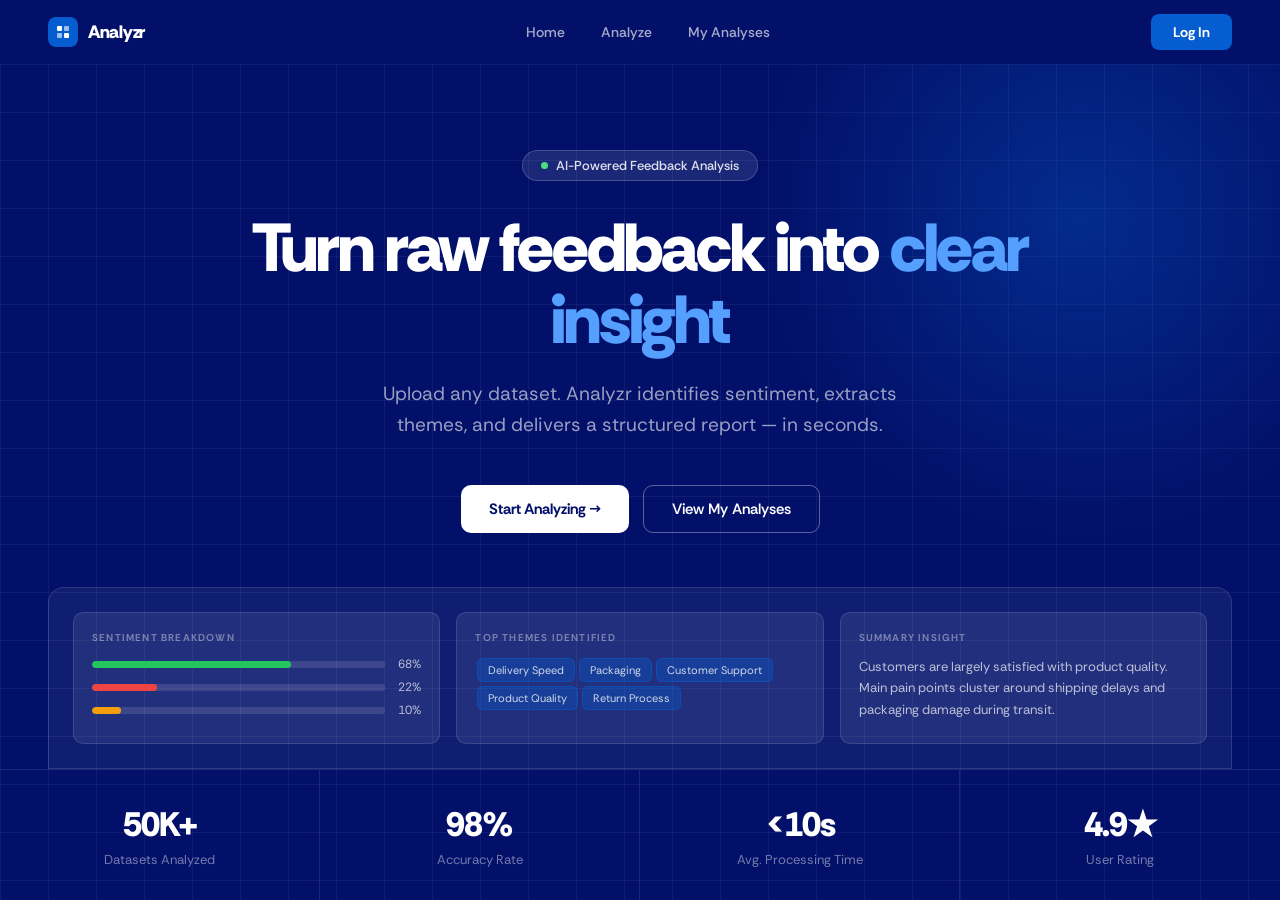
==== frontend/index.html @ bf724623 "Updated project structure and README with run Instructions. Adjust Vercel configuration to serve fro" ====
<!DOCTYPE html>
<html lang="en">
<head>
  <meta charset="UTF-8"/>
  <meta name="viewport" content="width=device-width, initial-scale=1.0"/>
  <title>Analyzr</title>
  <link href="https://fonts.googleapis.com/css2?family=Rethink+Sans:wght@400;500;600;700;800&display=swap" rel="stylesheet"/>
  <link rel="stylesheet" href="styles.css"/>
</head>
<body>
  <div id="app">
    <div id="app-nav"></div>
    <div id="app-pages"></div>
    <div id="app-toast"></div>
  </div>

  <script src="js/config.js"></script>
  <script src="js/api.js"></script>
  <script src="js/app.js"></script>
  <script src="js/load-components.js"></script>
</body>
</html>
---- frontend/styles.css ----
*{margin:0;padding:0;box-sizing:border-box;}
:root{
  --navy:#021069;
  --blue:#055DCF;
  --white:#FFFFFF;
  --black:#000000;
  --gray-50:#F7F8FA;
  --gray-100:#EAECF0;
  --gray-200:#D0D5DD;
  --gray-400:#98A2B3;
  --gray-600:#475467;
  --gray-800:#1D2939;
}
body{font-family:'Rethink Sans',sans-serif;background:#F7F8FA;color:#1D2939;overflow-x:hidden;}

/* NAV */
nav{position:fixed;top:0;left:0;right:0;z-index:100;background:#021069;display:flex;align-items:center;justify-content:space-between;padding:0 48px;height:64px;}
.nav-logo{display:flex;align-items:center;gap:10px;color:#fff;font-size:18px;font-weight:800;letter-spacing:-0.3px;cursor:pointer;}
.nav-logo-icon{width:30px;height:30px;background:#055DCF;border-radius:8px;display:flex;align-items:center;justify-content:center;}
.nav-links{display:flex;align-items:center;gap:4px;}
.nav-link{color:rgba(255,255,255,0.65);font-size:14px;font-weight:500;padding:8px 16px;border-radius:8px;cursor:pointer;transition:all 0.18s;}
.nav-link:hover,.nav-link.active{color:#fff;background:rgba(255,255,255,0.1);}
.nav-btn{background:#055DCF;color:#fff;font-family:'Rethink Sans',sans-serif;font-size:14px;font-weight:700;padding:9px 22px;border-radius:8px;border:none;cursor:pointer;transition:background 0.18s;}
.nav-btn:hover{background:#044ab8;}

/* PAGE */
.page{display:none;padding-top:64px;min-height:100vh;}
.page.active{display:block;animation:fadeUp 0.25s ease;}
@keyframes fadeUp{from{opacity:0;transform:translateY(6px);}to{opacity:1;transform:translateY(0);}}

/* ── HERO ── */
.hero{background:#021069;min-height:calc(100vh - 64px);display:flex;flex-direction:column;position:relative;overflow:hidden;}
.hero-grid{position:absolute;inset:0;background-image:linear-gradient(rgba(255,255,255,0.05) 1px,transparent 1px),linear-gradient(90deg,rgba(255,255,255,0.05) 1px,transparent 1px);background-size:48px 48px;}
.hero-orb{position:absolute;width:700px;height:700px;border-radius:50%;background:radial-gradient(circle,rgba(5,93,207,0.35) 0%,transparent 65%);top:-200px;right:-150px;pointer-events:none;}
.hero-body{position:relative;z-index:2;display:flex;flex-direction:column;align-items:center;justify-content:center;flex:1;text-align:center;padding:80px 48px 48px;}
.hero-pill{display:inline-flex;align-items:center;gap:8px;background:rgba(255,255,255,0.1);border:1px solid rgba(255,255,255,0.18);border-radius:100px;padding:6px 18px;margin-bottom:32px;}
.hero-pill-dot{width:7px;height:7px;border-radius:50%;background:#4ADE80;}
.hero-pill span{color:rgba(255,255,255,0.85);font-size:13px;font-weight:500;}
h1.hero-title{font-size:68px;font-weight:800;color:#fff;line-height:1.05;letter-spacing:-2px;max-width:800px;margin-bottom:22px;}
h1.hero-title em{font-style:normal;color:#55A0FF;}
p.hero-sub{font-size:19px;color:rgba(255,255,255,0.6);line-height:1.65;max-width:540px;margin-bottom:44px;}
.hero-ctas{display:flex;gap:14px;}
.btn-white{background:#fff;color:#021069;font-family:'Rethink Sans',sans-serif;font-size:15px;font-weight:700;padding:13px 28px;border-radius:10px;border:none;cursor:pointer;transition:all 0.18s;}
.btn-white:hover{background:#E8F0FC;color:#021069;}
.btn-outline{background:transparent;color:#fff;font-family:'Rethink Sans',sans-serif;font-size:15px;font-weight:600;padding:13px 28px;border-radius:10px;border:1.5px solid rgba(255,255,255,0.35);cursor:pointer;transition:all 0.18s;}
.btn-outline:hover{background:rgba(255,255,255,0.08);}
.hero-preview{position:relative;z-index:2;margin:0 48px;background:rgba(255,255,255,0.06);border:1px solid rgba(255,255,255,0.12);border-radius:16px 16px 0 0;padding:24px;display:grid;grid-template-columns:1fr 1fr 1fr;gap:16px;}
.prev-card{background:rgba(255,255,255,0.08);border:1px solid rgba(255,255,255,0.12);border-radius:10px;padding:18px;}
.prev-eyebrow{font-size:10px;font-weight:700;color:rgba(255,255,255,0.4);text-transform:uppercase;letter-spacing:1.2px;margin-bottom:12px;}
.prev-bar-row{display:flex;align-items:center;gap:8px;margin-bottom:7px;}
.prev-bar-bg{flex:1;height:7px;border-radius:4px;background:rgba(255,255,255,0.12);overflow:hidden;}
.prev-bar-fill{height:100%;border-radius:4px;}
.prev-bar-label{font-size:12px;color:rgba(255,255,255,0.55);min-width:28px;text-align:right;}
.prev-chip{display:inline-block;background:rgba(5,93,207,0.35);border:1px solid rgba(5,93,207,0.5);border-radius:6px;padding:4px 10px;font-size:11px;color:rgba(255,255,255,0.8);margin:2px;}
.hero-stats{position:relative;z-index:2;display:grid;grid-template-columns:repeat(4,1fr);border-top:1px solid rgba(255,255,255,0.1);}
.hero-stat{text-align:center;padding:32px 16px;border-right:1px solid rgba(255,255,255,0.1);}
.hero-stat:last-child{border-right:none;}
.hero-stat-n{font-size:34px;font-weight:800;color:#fff;letter-spacing:-1px;}
.hero-stat-l{font-size:13px;color:rgba(255,255,255,0.45);margin-top:4px;}

/* ── LOGIN ── */
.login-wrap{min-height:calc(100vh - 64px);display:flex;align-items:center;justify-content:center;padding:40px 24px;background:#F7F8FA;}
.login-box{display:flex;width:100%;max-width:1080px;border-radius:20px;overflow:hidden;box-shadow:0 20px 64px rgba(2,16,105,0.14);}
.login-l{background:#021069;flex:1;padding:56px 48px;display:flex;flex-direction:column;justify-content:space-between;position:relative;overflow:hidden;}
.login-l-grid{position:absolute;inset:0;background-image:linear-gradient(rgba(255,255,255,0.04) 1px,transparent 1px),linear-gradient(90deg,rgba(255,255,255,0.04) 1px,transparent 1px);background-size:36px 36px;}
.login-l-inner{position:relative;z-index:1;}
.login-brand{font-size:22px;font-weight:800;color:#fff;margin-bottom:52px;}
.login-hl{font-size:42px;font-weight:800;color:#fff;line-height:1.1;letter-spacing:-1.2px;margin-bottom:16px;}
.login-hl-sub{font-size:15px;color:rgba(255,255,255,0.55);line-height:1.65;}
.login-tags{position:relative;z-index:1;display:flex;flex-wrap:wrap;gap:8px;}
.login-tag{background:rgba(255,255,255,0.1);border:1px solid rgba(255,255,255,0.18);border-radius:100px;padding:7px 16px;font-size:13px;color:rgba(255,255,255,0.8);}
.login-r{background:#fff;flex:0 0 420px;padding:56px 48px;display:flex;flex-direction:column;justify-content:center;}
.login-r-title{font-size:27px;font-weight:800;color:#021069;letter-spacing:-0.5px;margin-bottom:6px;}
.login-r-sub{font-size:14px;color:#98A2B3;margin-bottom:36px;}
.form-label{display:block;font-size:13px;font-weight:600;color:#475467;margin-bottom:5px;}
.form-input{width:100%;padding:12px 14px;border:1.5px solid #EAECF0;border-radius:9px;font-family:'Rethink Sans',sans-serif;font-size:14px;color:#1D2939;outline:none;transition:border-color 0.18s;margin-bottom:18px;}
.form-input:focus{border-color:#055DCF;}
.form-input::placeholder{color:#D0D5DD;}
.form-row{display:flex;justify-content:space-between;align-items:center;margin-bottom:5px;}
.form-forgot{font-size:12px;color:#055DCF;font-weight:600;cursor:pointer;}
.btn-navy{width:100%;background:#021069;color:#fff;font-family:'Rethink Sans',sans-serif;font-size:15px;font-weight:700;padding:13px;border-radius:9px;border:none;cursor:pointer;transition:background 0.18s;margin-top:4px;}
.btn-navy:hover{background:#000;}
.form-div{display:flex;align-items:center;gap:12px;margin:20px 0;font-size:13px;color:#D0D5DD;}
.form-div::before,.form-div::after{content:'';flex:1;height:1px;background:#EAECF0;}
.btn-google{width:100%;background:#fff;color:#475467;font-family:'Rethink Sans',sans-serif;font-size:14px;font-weight:600;padding:12px;border-radius:9px;border:1.5px solid #EAECF0;cursor:pointer;display:flex;align-items:center;justify-content:center;gap:9px;transition:all 0.18s;}
.btn-google:hover{border-color:#D0D5DD;background:#F7F8FA;}
.form-signup{text-align:center;margin-top:20px;font-size:13px;color:#98A2B3;}
.form-signup a{color:#055DCF;font-weight:700;cursor:pointer;}

/* ── UPLOAD ── */
.inner-page{padding:40px 48px;}
.ph-eyebrow{font-size:11px;font-weight:700;color:#055DCF;text-transform:uppercase;letter-spacing:1.5px;margin-bottom:6px;}
.ph-title{font-size:34px;font-weight:800;color:#021069;letter-spacing:-0.8px;margin-bottom:6px;}
.ph-sub{font-size:14px;color:#98A2B3;margin-bottom:36px;}
.upload-layout{display:grid;grid-template-columns:1fr 360px;gap:20px;}
.card{background:#fff;border:1px solid #EAECF0;border-radius:14px;padding:28px;margin-bottom:16px;}
.card-title{font-size:15px;font-weight:700;color:#021069;margin-bottom:4px;}
.card-sub{font-size:13px;color:#98A2B3;margin-bottom:20px;}
.dropzone{border:2px dashed #D0D5DD;border-radius:12px;padding:44px 24px;text-align:center;cursor:pointer;transition:all 0.18s;}
.dropzone:hover,.dropzone.dz-active{border-color:#055DCF;background:#EEF4FF;}
.dz-icon{width:48px;height:48px;background:#EEF4FF;border-radius:12px;display:flex;align-items:center;justify-content:center;margin:0 auto 14px;}
.dz-title{font-size:14px;font-weight:600;color:#1D2939;margin-bottom:5px;}
.dz-sub{font-size:13px;color:#98A2B3;}
.btn-blue{background:#055DCF;color:#fff;font-family:'Rethink Sans',sans-serif;font-size:13px;font-weight:700;padding:9px 18px;border-radius:8px;border:none;cursor:pointer;display:inline-flex;align-items:center;gap:6px;margin-top:14px;transition:background 0.18s;}
.btn-blue:hover{background:#044ab8;}
.file-prev{border:1px solid #EAECF0;border-radius:10px;padding:12px 16px;display:flex;align-items:center;gap:12px;margin-top:14px;background:#F7F8FA;}
.file-prev-icon{width:34px;height:34px;background:#EEF4FF;border-radius:8px;display:flex;align-items:center;justify-content:center;flex-shrink:0;}
.file-prev-name{font-size:14px;font-weight:600;color:#1D2939;}
.file-prev-size{font-size:12px;color:#98A2B3;}
.file-prev-rm{margin-left:auto;color:#98A2B3;cursor:pointer;font-size:20px;line-height:1;}
.sel-label{font-size:13px;font-weight:600;color:#475467;margin-bottom:6px;}
.sel{width:100%;padding:10px 13px;border:1.5px solid #EAECF0;border-radius:9px;font-family:'Rethink Sans',sans-serif;font-size:14px;color:#1D2939;background:#fff;outline:none;margin-bottom:16px;}
.sel:focus{border-color:#055DCF;}
.opt-chip{display:inline-flex;align-items:center;gap:7px;padding:10px 16px;border-radius:8px;font-size:14px;font-weight:500;cursor:pointer;margin:4px 4px 4px 0;}
.opt-chip.on{background:#EEF4FF;color:#021069;font-weight:700;}
.opt-chip.off{background:#F7F8FA;border:1px solid #EAECF0;color:#475467;}
.btn-run{width:100%;background:#021069;color:#fff;font-family:'Rethink Sans',sans-serif;font-size:16px;font-weight:700;padding:15px;border-radius:12px;border:none;cursor:pointer;display:flex;align-items:center;justify-content:center;gap:10px;transition:background 0.18s;margin-top:4px;}
.btn-run:hover{background:#000;}
.prog-label-row{display:flex;justify-content:space-between;margin-bottom:6px;}
.prog-label{font-size:13px;color:#475467;}
.prog-pct{font-size:13px;font-weight:700;color:#055DCF;}
.prog-track{background:#EAECF0;border-radius:100px;height:6px;overflow:hidden;}
.prog-fill{height:100%;border-radius:100px;background:#055DCF;transition:width 0.4s;}
.step-row{display:flex;align-items:center;gap:10px;margin-bottom:12px;}
.step-num{width:27px;height:27px;border-radius:50%;background:#EEF4FF;color:#055DCF;font-size:12px;font-weight:700;display:flex;align-items:center;justify-content:center;flex-shrink:0;}
.step-num.done{background:#021069;color:#fff;}
.step-text{font-size:14px;color:#475467;}
.fmt-chip{background:#EEF4FF;color:#021069;font-size:12px;font-weight:700;padding:5px 12px;border-radius:100px;display:inline-block;margin:3px 3px 3px 0;}
.tip-row{display:flex;align-items:flex-start;gap:8px;margin-bottom:10px;}
.tip-dot{width:5px;height:5px;border-radius:50%;background:#055DCF;flex-shrink:0;margin-top:7px;}
.tip-text{font-size:13px;color:#475467;line-height:1.5;}

/* ── OUTPUT ── */
.output-layout{display:grid;grid-template-columns:1fr 348px;gap:20px;}
.summary-hero{background:#021069;border-radius:14px;padding:28px;position:relative;overflow:hidden;margin-bottom:16px;}
.summary-hero-grid{position:absolute;inset:0;background-image:linear-gradient(rgba(255,255,255,0.04) 1px,transparent 1px),linear-gradient(90deg,rgba(255,255,255,0.04) 1px,transparent 1px);background-size:32px 32px;}
.s-eyebrow{font-size:10px;font-weight:700;color:rgba(255,255,255,0.45);text-transform:uppercase;letter-spacing:1.5px;margin-bottom:10px;position:relative;}
.s-text{font-size:16px;line-height:1.7;color:rgba(255,255,255,0.85);position:relative;}
.metrics-4{display:grid;grid-template-columns:repeat(4,1fr);gap:12px;margin-bottom:16px;}
.metric-box{background:#fff;border:1px solid #EAECF0;border-radius:12px;padding:18px;}
.metric-lbl{font-size:11px;font-weight:700;color:#98A2B3;text-transform:uppercase;letter-spacing:0.8px;margin-bottom:6px;}
.metric-val{font-size:28px;font-weight:800;letter-spacing:-1px;}
.metric-hint{font-size:12px;color:#98A2B3;margin-top:2px;}
.badge{display:inline-block;padding:4px 12px;border-radius:100px;font-size:12px;font-weight:700;}
.badge-green{background:#DCFCE7;color:#166534;}
.badge-red{background:#FEE2E2;color:#991B1B;}
.badge-blue{background:#EEF4FF;color:#021069;}
.fb-item{display:flex;align-items:flex-start;gap:10px;padding:12px;border-radius:10px;margin-bottom:8px;}
.fb-item.pos{background:#F0FDF4;}
.fb-item.neg{background:#FFF5F5;}
.fb-dot{width:19px;height:19px;border-radius:50%;display:flex;align-items:center;justify-content:center;font-size:10px;flex-shrink:0;margin-top:2px;}
.fb-dot.pos{background:#22C55E;color:#fff;}
.fb-dot.neg{background:#EF4444;color:#fff;}
.fb-text{font-size:14px;color:#475467;line-height:1.5;}
.theme-row{display:flex;align-items:center;justify-content:space-between;padding:10px 14px;background:#F7F8FA;border-radius:8px;margin-bottom:6px;}
.theme-name{font-size:14px;color:#475467;}
.theme-cnt{font-size:13px;font-weight:700;color:#055DCF;}
.cat-bar-row{margin-bottom:12px;}
.cat-bar-top{display:flex;justify-content:space-between;margin-bottom:4px;}
.cat-bar-lbl{font-size:13px;color:#475467;}
.cat-bar-pct{font-size:13px;font-weight:700;}
.cat-bar-track{background:#EAECF0;border-radius:4px;height:7px;}
.cat-bar-fill{height:100%;border-radius:4px;}
.btn-dark{width:100%;background:#021069;color:#fff;font-family:'Rethink Sans',sans-serif;font-size:15px;font-weight:700;padding:13px;border-radius:10px;border:none;cursor:pointer;display:flex;align-items:center;justify-content:center;gap:8px;margin-bottom:8px;transition:background 0.18s;}
.btn-dark:hover{background:#000;}
.btn-blue-full{width:100%;background:#055DCF;color:#fff;font-family:'Rethink Sans',sans-serif;font-size:15px;font-weight:700;padding:13px;border-radius:10px;border:none;cursor:pointer;display:flex;align-items:center;justify-content:center;gap:8px;transition:background 0.18s;}
.btn-blue-full:hover{background:#044ab8;}

/* ── RECENT (NotebookLM-style) ── */
.recent-page-bg{background:#111827;min-height:calc(100vh - 64px);padding:40px 48px;}
/* top bar */
.rec-topbar{display:flex;align-items:center;justify-content:space-between;margin-bottom:36px;}
.rec-tabs-wrap{display:flex;align-items:center;gap:24px;}
.rec-tab{font-size:15px;font-weight:500;color:rgba(255,255,255,0.45);cursor:pointer;padding-bottom:4px;border-bottom:2px solid transparent;transition:all 0.18s;}
.rec-tab.active{color:#fff;font-weight:700;border-bottom-color:#055DCF;}
.rec-toolbar{display:flex;align-items:center;gap:10px;}
.rec-search{display:flex;align-items:center;gap:8px;background:#1F2937;border:1px solid #374151;border-radius:9px;padding:9px 14px;}
.rec-search input{background:transparent;border:none;outline:none;color:#fff;font-family:'Rethink Sans',sans-serif;font-size:14px;width:190px;}
.rec-search input::placeholder{color:rgba(255,255,255,0.3);}
.rec-view-btns{display:flex;gap:2px;background:#1F2937;border:1px solid #374151;border-radius:8px;padding:3px;}
.rec-view-btn{width:32px;height:28px;border-radius:6px;display:flex;align-items:center;justify-content:center;cursor:pointer;color:rgba(255,255,255,0.4);transition:all 0.18s;}
.rec-view-btn.active{background:#374151;color:#fff;}
.rec-sort{display:flex;align-items:center;gap:6px;background:#1F2937;border:1px solid #374151;border-radius:9px;padding:8px 14px;font-size:14px;color:rgba(255,255,255,0.7);cursor:pointer;}
.btn-create{background:#055DCF;color:#fff;font-family:'Rethink Sans',sans-serif;font-size:14px;font-weight:700;padding:10px 20px;border-radius:9px;border:none;cursor:pointer;display:flex;align-items:center;gap:7px;transition:background 0.18s;}
.btn-create:hover{background:#044ab8;}
/* section label */
.sec-label{font-size:12px;font-weight:700;color:rgba(255,255,255,0.35);text-transform:uppercase;letter-spacing:1.5px;margin-bottom:16px;}
/* notebook grid */
.nb-grid{display:grid;grid-template-columns:repeat(4,1fr);gap:14px;margin-bottom:40px;}
/* create card */
.nb-create{border:1.5px dashed #374151;border-radius:14px;display:flex;flex-direction:column;align-items:center;justify-content:center;text-align:center;min-height:180px;cursor:pointer;transition:all 0.18s;background:transparent;}
.nb-create:hover{border-color:#055DCF;background:rgba(5,93,207,0.06);}
.nb-create-circle{width:48px;height:48px;border-radius:50%;background:#1F2937;display:flex;align-items:center;justify-content:center;margin-bottom:10px;font-size:22px;color:rgba(255,255,255,0.35);}
.nb-create-lbl{font-size:14px;font-weight:600;color:rgba(255,255,255,0.35);}
/* notebook card */
.nb-card{border-radius:14px;padding:20px;min-height:180px;display:flex;flex-direction:column;justify-content:space-between;cursor:pointer;transition:transform 0.18s,box-shadow 0.18s;position:relative;overflow:hidden;}
.nb-card:hover{transform:translateY(-3px);box-shadow:0 12px 32px rgba(0,0,0,0.3);}
.nb-card-top{display:flex;align-items:flex-start;justify-content:space-between;}
.nb-icon{width:44px;height:44px;border-radius:10px;display:flex;align-items:center;justify-content:center;margin-bottom:12px;flex-shrink:0;}
.nb-menu{color:rgba(255,255,255,0.35);font-size:18px;cursor:pointer;line-height:1;padding:2px 6px;border-radius:6px;transition:all 0.15s;}
.nb-menu:hover{background:rgba(255,255,255,0.1);color:#fff;}
.nb-title{font-size:15px;font-weight:700;color:#fff;line-height:1.35;margin-bottom:6px;}
.nb-meta{font-size:12px;color:rgba(255,255,255,0.4);}
.nb-badge{display:inline-block;font-size:10px;font-weight:700;padding:3px 9px;border-radius:100px;text-transform:uppercase;letter-spacing:0.5px;margin-bottom:8px;}
/* card color palettes */
.nb-green{background:#1A2E1E;}
.nb-green .nb-icon{background:#234728;}
.nb-blue{background:#0F2044;}
.nb-blue .nb-icon{background:#163066;}
.nb-purple{background:#1E1040;}
.nb-purple .nb-icon{background:#2A1858;}
.nb-teal{background:#0D2C2C;}
.nb-teal .nb-icon{background:#133E3E;}
.nb-amber{background:#2C1E08;}
.nb-amber .nb-icon{background:#3D2A0B;}
.nb-crimson{background:#2C0E0E;}
.nb-crimson .nb-icon{background:#3E1313;}
.nb-slate{background:#141D2C;}
.nb-slate .nb-icon{background:#1C2940;}
.nb-olive{background:#222810;}
.nb-olive .nb-icon{background:#2E3517;}
/* status badge colors */
.badge-pos{background:rgba(34,197,94,0.18);color:#4ADE80;}
.badge-neg{background:rgba(239,68,68,0.18);color:#F87171;}
.badge-neu{background:rgba(5,93,207,0.25);color:#7FAAFF;}
.badge-warn{background:rgba(245,158,11,0.18);color:#FCD34D;}

/* TOAST */
.toast{position:fixed;bottom:28px;right:28px;background:#021069;color:#fff;padding:13px 18px;border-radius:10px;font-size:14px;font-weight:600;display:none;z-index:999;align-items:center;gap:9px;box-shadow:0 8px 24px rgba(2,16,105,0.3);}
.toast.show{display:flex;}
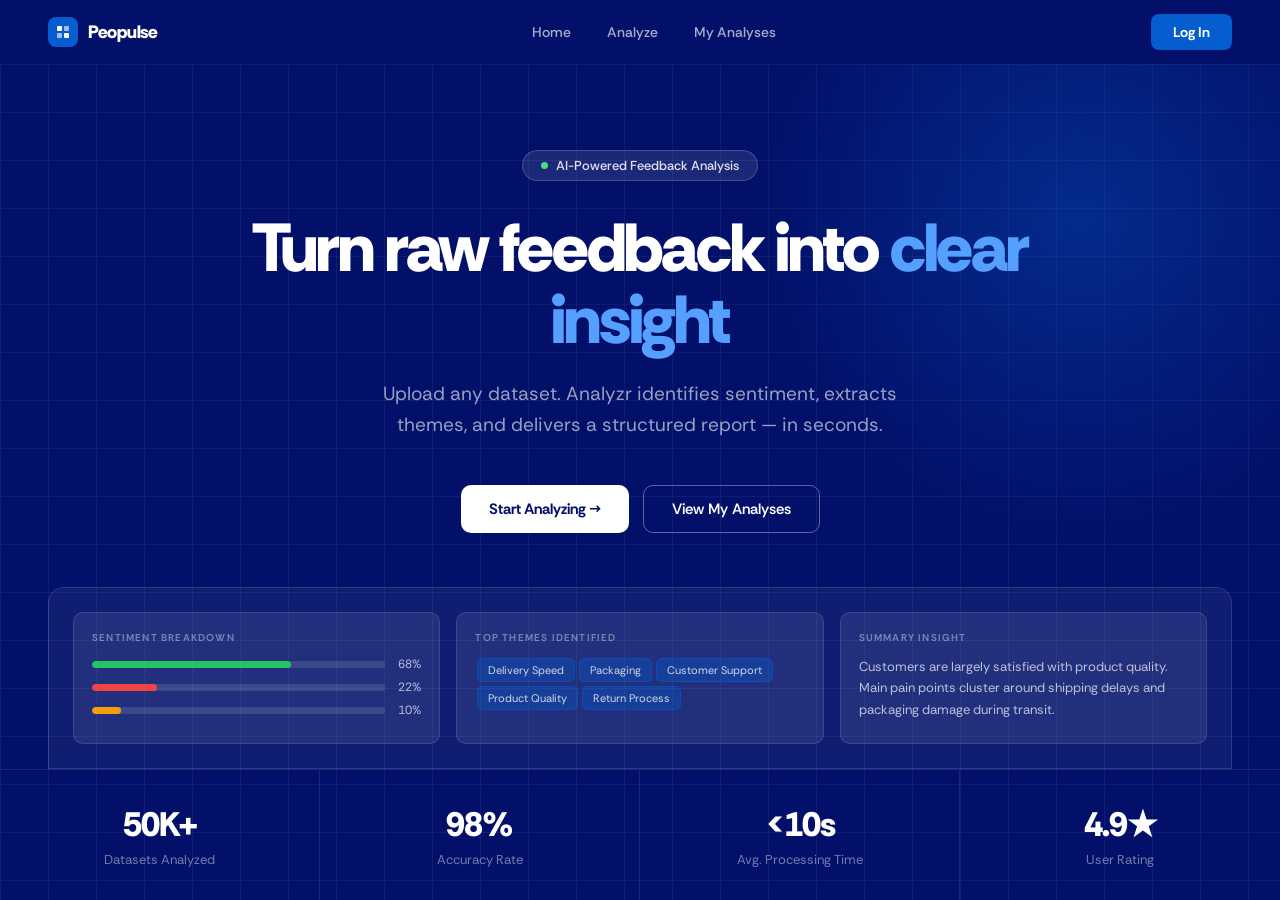
==== commit 10f5dfe5: "connected the backend in front end but only the main function yet" ====
--- a/frontend/index.html
+++ b/frontend/index.html
@@ -3,7 +3,7 @@
 <head>
   <meta charset="UTF-8"/>
   <meta name="viewport" content="width=device-width, initial-scale=1.0"/>
-  <title>Analyzr</title>
+  <title>Peopulse</title>
   <link href="https://fonts.googleapis.com/css2?family=Rethink+Sans:wght@400;500;600;700;800&display=swap" rel="stylesheet"/>
   <link rel="stylesheet" href="styles.css"/>
 </head>
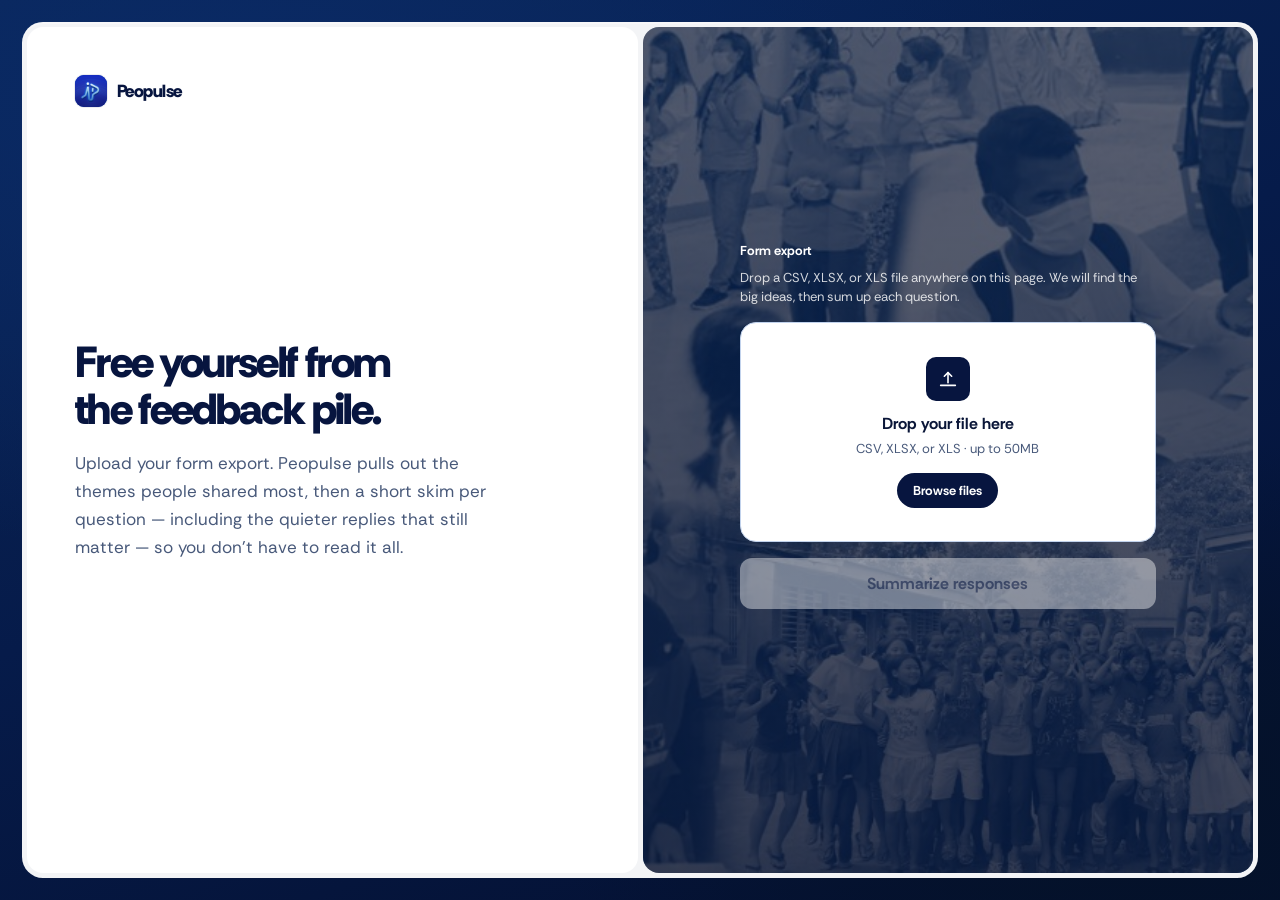
==== commit 4e57e680: "UI Improvements" ====
--- a/frontend/index.html
+++ b/frontend/index.html
@@ -7,7 +7,7 @@
   <link href="https://fonts.googleapis.com/css2?family=Rethink+Sans:wght@400;500;600;700;800&display=swap" rel="stylesheet"/>
   <link rel="stylesheet" href="styles.css"/>
 </head>
-<body>
+<body data-view="upload">
   <div id="app">
     <div id="app-nav"></div>
     <div id="app-pages"></div>
--- a/frontend/styles.css
+++ b/frontend/styles.css
@@ -1,230 +1,729 @@
 *{margin:0;padding:0;box-sizing:border-box;}
+
 :root{
-  --navy:#021069;
-  --blue:#055DCF;
-  --white:#FFFFFF;
-  --black:#000000;
-  --gray-50:#F7F8FA;
-  --gray-100:#EAECF0;
-  --gray-200:#D0D5DD;
-  --gray-400:#98A2B3;
-  --gray-600:#475467;
-  --gray-800:#1D2939;
-}
-body{font-family:'Rethink Sans',sans-serif;background:#F7F8FA;color:#1D2939;overflow-x:hidden;}
-
-/* NAV */
-nav{position:fixed;top:0;left:0;right:0;z-index:100;background:#021069;display:flex;align-items:center;justify-content:space-between;padding:0 48px;height:64px;}
-.nav-logo{display:flex;align-items:center;gap:10px;color:#fff;font-size:18px;font-weight:800;letter-spacing:-0.3px;cursor:pointer;}
-.nav-logo-icon{width:30px;height:30px;background:#055DCF;border-radius:8px;display:flex;align-items:center;justify-content:center;}
-.nav-links{display:flex;align-items:center;gap:4px;}
-.nav-link{color:rgba(255,255,255,0.65);font-size:14px;font-weight:500;padding:8px 16px;border-radius:8px;cursor:pointer;transition:all 0.18s;}
-.nav-link:hover,.nav-link.active{color:#fff;background:rgba(255,255,255,0.1);}
-.nav-btn{background:#055DCF;color:#fff;font-family:'Rethink Sans',sans-serif;font-size:14px;font-weight:700;padding:9px 22px;border-radius:8px;border:none;cursor:pointer;transition:background 0.18s;}
-.nav-btn:hover{background:#044ab8;}
+  --bg:#F5F8FE;
+  --surface:#FFFFFF;
+  --surface-sunken:#EDF3FC;
+  --navy:#07153F;
+  --navy-strong:#040D28;
+  --sky:#1E6FD9;
+  --sky-text:#175FC4;
+  --sky-soft:#EAF2FC;
+  --ink:#0A1638;
+  --ink-muted:#48597A;
+  --line:#DCE6F5;
+  --line-strong:#C1D2EC;
+  --frame:#F3F4F6;
+  --radius:16px;
+  --radius-card:16px;
+  --frame-gap:5px;
+  --nav-h:68px;
+  --shell-max:80rem;
+  --gutter:clamp(16px,2.8vw,28px);
+  --ease:cubic-bezier(0.16,1,0.3,1);
+  --font:'Rethink Sans',system-ui,sans-serif;
+  --shadow-card:0 20px 48px rgba(10,22,56,0.10), 0 2px 6px rgba(10,22,56,0.06);
+  --shadow-sheet:0 28px 64px rgba(7,21,63,0.18), 0 4px 12px rgba(7,21,63,0.08);
+}
+
+html{color-scheme:light;}
+
+body{
+  font-family:var(--font);
+  color:var(--ink);
+  background-color:#061B4A;
+  background-image:
+    radial-gradient(120% 90% at 18% 12%, #0A2A66 0%, transparent 55%),
+    radial-gradient(90% 80% at 88% 88%, #041228 0%, transparent 50%),
+    linear-gradient(160deg, #0A2758 0%, #061B4A 48%, #040F2E 100%);
+  background-attachment:fixed;
+  min-height:100vh;
+  overflow-x:hidden;
+}
+
+#app{position:relative;z-index:1;min-height:100vh;display:flex;flex-direction:column;}
+
+/* NAV — results only; upload carries brand inside the card */
+nav{
+  position:static;
+  height:var(--nav-h);
+  display:none;
+  align-items:center;
+  flex-shrink:0;
+  background:transparent;
+  border-bottom:none;
+}
+body[data-view="output"] nav{display:flex;}
+
+.nav-inner{
+  width:min(var(--shell-max),100%);
+  margin:0 auto;
+  padding:0 var(--gutter);
+  display:flex;align-items:center;justify-content:space-between;gap:16px;
+}
+.nav-logo{
+  display:inline-flex;align-items:center;gap:10px;
+  color:#fff;font-size:1.1rem;font-weight:800;letter-spacing:-0.03em;
+  cursor:pointer;user-select:none;border-radius:8px;
+}
+.nav-logo:focus-visible{outline:2px solid #9ec5ff;outline-offset:4px;}
+.nav-logo .brand-badge{
+  box-shadow:0 0 0 1px rgba(255,255,255,0.18);
+}
+
+.brand-badge{
+  flex-shrink:0;display:block;
+  width:32px;height:32px;border-radius:9px;
+  overflow:hidden;
+  background:#0047AB;
+  box-shadow:0 0 0 1px rgba(7,21,63,0.08);
+}
+.brand-badge-img{
+  display:block;width:100%;height:100%;
+  object-fit:cover;object-position:center;
+}
 
 /* PAGE */
-.page{display:none;padding-top:64px;min-height:100vh;}
-.page.active{display:block;animation:fadeUp 0.25s ease;}
-@keyframes fadeUp{from{opacity:0;transform:translateY(6px);}to{opacity:1;transform:translateY(0);}}
-
-/* ── HERO ── */
-.hero{background:#021069;min-height:calc(100vh - 64px);display:flex;flex-direction:column;position:relative;overflow:hidden;}
-.hero-grid{position:absolute;inset:0;background-image:linear-gradient(rgba(255,255,255,0.05) 1px,transparent 1px),linear-gradient(90deg,rgba(255,255,255,0.05) 1px,transparent 1px);background-size:48px 48px;}
-.hero-orb{position:absolute;width:700px;height:700px;border-radius:50%;background:radial-gradient(circle,rgba(5,93,207,0.35) 0%,transparent 65%);top:-200px;right:-150px;pointer-events:none;}
-.hero-body{position:relative;z-index:2;display:flex;flex-direction:column;align-items:center;justify-content:center;flex:1;text-align:center;padding:80px 48px 48px;}
-.hero-pill{display:inline-flex;align-items:center;gap:8px;background:rgba(255,255,255,0.1);border:1px solid rgba(255,255,255,0.18);border-radius:100px;padding:6px 18px;margin-bottom:32px;}
-.hero-pill-dot{width:7px;height:7px;border-radius:50%;background:#4ADE80;}
-.hero-pill span{color:rgba(255,255,255,0.85);font-size:13px;font-weight:500;}
-h1.hero-title{font-size:68px;font-weight:800;color:#fff;line-height:1.05;letter-spacing:-2px;max-width:800px;margin-bottom:22px;}
-h1.hero-title em{font-style:normal;color:#55A0FF;}
-p.hero-sub{font-size:19px;color:rgba(255,255,255,0.6);line-height:1.65;max-width:540px;margin-bottom:44px;}
-.hero-ctas{display:flex;gap:14px;}
-.btn-white{background:#fff;color:#021069;font-family:'Rethink Sans',sans-serif;font-size:15px;font-weight:700;padding:13px 28px;border-radius:10px;border:none;cursor:pointer;transition:all 0.18s;}
-.btn-white:hover{background:#E8F0FC;color:#021069;}
-.btn-outline{background:transparent;color:#fff;font-family:'Rethink Sans',sans-serif;font-size:15px;font-weight:600;padding:13px 28px;border-radius:10px;border:1.5px solid rgba(255,255,255,0.35);cursor:pointer;transition:all 0.18s;}
-.btn-outline:hover{background:rgba(255,255,255,0.08);}
-.hero-preview{position:relative;z-index:2;margin:0 48px;background:rgba(255,255,255,0.06);border:1px solid rgba(255,255,255,0.12);border-radius:16px 16px 0 0;padding:24px;display:grid;grid-template-columns:1fr 1fr 1fr;gap:16px;}
-.prev-card{background:rgba(255,255,255,0.08);border:1px solid rgba(255,255,255,0.12);border-radius:10px;padding:18px;}
-.prev-eyebrow{font-size:10px;font-weight:700;color:rgba(255,255,255,0.4);text-transform:uppercase;letter-spacing:1.2px;margin-bottom:12px;}
-.prev-bar-row{display:flex;align-items:center;gap:8px;margin-bottom:7px;}
-.prev-bar-bg{flex:1;height:7px;border-radius:4px;background:rgba(255,255,255,0.12);overflow:hidden;}
-.prev-bar-fill{height:100%;border-radius:4px;}
-.prev-bar-label{font-size:12px;color:rgba(255,255,255,0.55);min-width:28px;text-align:right;}
-.prev-chip{display:inline-block;background:rgba(5,93,207,0.35);border:1px solid rgba(5,93,207,0.5);border-radius:6px;padding:4px 10px;font-size:11px;color:rgba(255,255,255,0.8);margin:2px;}
-.hero-stats{position:relative;z-index:2;display:grid;grid-template-columns:repeat(4,1fr);border-top:1px solid rgba(255,255,255,0.1);}
-.hero-stat{text-align:center;padding:32px 16px;border-right:1px solid rgba(255,255,255,0.1);}
-.hero-stat:last-child{border-right:none;}
-.hero-stat-n{font-size:34px;font-weight:800;color:#fff;letter-spacing:-1px;}
-.hero-stat-l{font-size:13px;color:rgba(255,255,255,0.45);margin-top:4px;}
-
-/* ── LOGIN ── */
-.login-wrap{min-height:calc(100vh - 64px);display:flex;align-items:center;justify-content:center;padding:40px 24px;background:#F7F8FA;}
-.login-box{display:flex;width:100%;max-width:1080px;border-radius:20px;overflow:hidden;box-shadow:0 20px 64px rgba(2,16,105,0.14);}
-.login-l{background:#021069;flex:1;padding:56px 48px;display:flex;flex-direction:column;justify-content:space-between;position:relative;overflow:hidden;}
-.login-l-grid{position:absolute;inset:0;background-image:linear-gradient(rgba(255,255,255,0.04) 1px,transparent 1px),linear-gradient(90deg,rgba(255,255,255,0.04) 1px,transparent 1px);background-size:36px 36px;}
-.login-l-inner{position:relative;z-index:1;}
-.login-brand{font-size:22px;font-weight:800;color:#fff;margin-bottom:52px;}
-.login-hl{font-size:42px;font-weight:800;color:#fff;line-height:1.1;letter-spacing:-1.2px;margin-bottom:16px;}
-.login-hl-sub{font-size:15px;color:rgba(255,255,255,0.55);line-height:1.65;}
-.login-tags{position:relative;z-index:1;display:flex;flex-wrap:wrap;gap:8px;}
-.login-tag{background:rgba(255,255,255,0.1);border:1px solid rgba(255,255,255,0.18);border-radius:100px;padding:7px 16px;font-size:13px;color:rgba(255,255,255,0.8);}
-.login-r{background:#fff;flex:0 0 420px;padding:56px 48px;display:flex;flex-direction:column;justify-content:center;}
-.login-r-title{font-size:27px;font-weight:800;color:#021069;letter-spacing:-0.5px;margin-bottom:6px;}
-.login-r-sub{font-size:14px;color:#98A2B3;margin-bottom:36px;}
-.form-label{display:block;font-size:13px;font-weight:600;color:#475467;margin-bottom:5px;}
-.form-input{width:100%;padding:12px 14px;border:1.5px solid #EAECF0;border-radius:9px;font-family:'Rethink Sans',sans-serif;font-size:14px;color:#1D2939;outline:none;transition:border-color 0.18s;margin-bottom:18px;}
-.form-input:focus{border-color:#055DCF;}
-.form-input::placeholder{color:#D0D5DD;}
-.form-row{display:flex;justify-content:space-between;align-items:center;margin-bottom:5px;}
-.form-forgot{font-size:12px;color:#055DCF;font-weight:600;cursor:pointer;}
-.btn-navy{width:100%;background:#021069;color:#fff;font-family:'Rethink Sans',sans-serif;font-size:15px;font-weight:700;padding:13px;border-radius:9px;border:none;cursor:pointer;transition:background 0.18s;margin-top:4px;}
-.btn-navy:hover{background:#000;}
-.form-div{display:flex;align-items:center;gap:12px;margin:20px 0;font-size:13px;color:#D0D5DD;}
-.form-div::before,.form-div::after{content:'';flex:1;height:1px;background:#EAECF0;}
-.btn-google{width:100%;background:#fff;color:#475467;font-family:'Rethink Sans',sans-serif;font-size:14px;font-weight:600;padding:12px;border-radius:9px;border:1.5px solid #EAECF0;cursor:pointer;display:flex;align-items:center;justify-content:center;gap:9px;transition:all 0.18s;}
-.btn-google:hover{border-color:#D0D5DD;background:#F7F8FA;}
-.form-signup{text-align:center;margin-top:20px;font-size:13px;color:#98A2B3;}
-.form-signup a{color:#055DCF;font-weight:700;cursor:pointer;}
-
-/* ── UPLOAD ── */
-.inner-page{padding:40px 48px;}
-.ph-eyebrow{font-size:11px;font-weight:700;color:#055DCF;text-transform:uppercase;letter-spacing:1.5px;margin-bottom:6px;}
-.ph-title{font-size:34px;font-weight:800;color:#021069;letter-spacing:-0.8px;margin-bottom:6px;}
-.ph-sub{font-size:14px;color:#98A2B3;margin-bottom:36px;}
-.upload-layout{display:grid;grid-template-columns:1fr 360px;gap:20px;}
-.card{background:#fff;border:1px solid #EAECF0;border-radius:14px;padding:28px;margin-bottom:16px;}
-.card-title{font-size:15px;font-weight:700;color:#021069;margin-bottom:4px;}
-.card-sub{font-size:13px;color:#98A2B3;margin-bottom:20px;}
-.dropzone{border:2px dashed #D0D5DD;border-radius:12px;padding:44px 24px;text-align:center;cursor:pointer;transition:all 0.18s;}
-.dropzone:hover,.dropzone.dz-active{border-color:#055DCF;background:#EEF4FF;}
-.dz-icon{width:48px;height:48px;background:#EEF4FF;border-radius:12px;display:flex;align-items:center;justify-content:center;margin:0 auto 14px;}
-.dz-title{font-size:14px;font-weight:600;color:#1D2939;margin-bottom:5px;}
-.dz-sub{font-size:13px;color:#98A2B3;}
-.btn-blue{background:#055DCF;color:#fff;font-family:'Rethink Sans',sans-serif;font-size:13px;font-weight:700;padding:9px 18px;border-radius:8px;border:none;cursor:pointer;display:inline-flex;align-items:center;gap:6px;margin-top:14px;transition:background 0.18s;}
-.btn-blue:hover{background:#044ab8;}
-.file-prev{border:1px solid #EAECF0;border-radius:10px;padding:12px 16px;display:flex;align-items:center;gap:12px;margin-top:14px;background:#F7F8FA;}
-.file-prev-icon{width:34px;height:34px;background:#EEF4FF;border-radius:8px;display:flex;align-items:center;justify-content:center;flex-shrink:0;}
-.file-prev-name{font-size:14px;font-weight:600;color:#1D2939;}
-.file-prev-size{font-size:12px;color:#98A2B3;}
-.file-prev-rm{margin-left:auto;color:#98A2B3;cursor:pointer;font-size:20px;line-height:1;}
-.sel-label{font-size:13px;font-weight:600;color:#475467;margin-bottom:6px;}
-.sel{width:100%;padding:10px 13px;border:1.5px solid #EAECF0;border-radius:9px;font-family:'Rethink Sans',sans-serif;font-size:14px;color:#1D2939;background:#fff;outline:none;margin-bottom:16px;}
-.sel:focus{border-color:#055DCF;}
-.opt-chip{display:inline-flex;align-items:center;gap:7px;padding:10px 16px;border-radius:8px;font-size:14px;font-weight:500;cursor:pointer;margin:4px 4px 4px 0;}
-.opt-chip.on{background:#EEF4FF;color:#021069;font-weight:700;}
-.opt-chip.off{background:#F7F8FA;border:1px solid #EAECF0;color:#475467;}
-.btn-run{width:100%;background:#021069;color:#fff;font-family:'Rethink Sans',sans-serif;font-size:16px;font-weight:700;padding:15px;border-radius:12px;border:none;cursor:pointer;display:flex;align-items:center;justify-content:center;gap:10px;transition:background 0.18s;margin-top:4px;}
-.btn-run:hover{background:#000;}
-.prog-label-row{display:flex;justify-content:space-between;margin-bottom:6px;}
-.prog-label{font-size:13px;color:#475467;}
-.prog-pct{font-size:13px;font-weight:700;color:#055DCF;}
-.prog-track{background:#EAECF0;border-radius:100px;height:6px;overflow:hidden;}
-.prog-fill{height:100%;border-radius:100px;background:#055DCF;transition:width 0.4s;}
-.step-row{display:flex;align-items:center;gap:10px;margin-bottom:12px;}
-.step-num{width:27px;height:27px;border-radius:50%;background:#EEF4FF;color:#055DCF;font-size:12px;font-weight:700;display:flex;align-items:center;justify-content:center;flex-shrink:0;}
-.step-num.done{background:#021069;color:#fff;}
-.step-text{font-size:14px;color:#475467;}
-.fmt-chip{background:#EEF4FF;color:#021069;font-size:12px;font-weight:700;padding:5px 12px;border-radius:100px;display:inline-block;margin:3px 3px 3px 0;}
-.tip-row{display:flex;align-items:flex-start;gap:8px;margin-bottom:10px;}
-.tip-dot{width:5px;height:5px;border-radius:50%;background:#055DCF;flex-shrink:0;margin-top:7px;}
-.tip-text{font-size:13px;color:#475467;line-height:1.5;}
-
-/* ── OUTPUT ── */
-.output-layout{display:grid;grid-template-columns:1fr 348px;gap:20px;}
-.summary-hero{background:#021069;border-radius:14px;padding:28px;position:relative;overflow:hidden;margin-bottom:16px;}
-.summary-hero-grid{position:absolute;inset:0;background-image:linear-gradient(rgba(255,255,255,0.04) 1px,transparent 1px),linear-gradient(90deg,rgba(255,255,255,0.04) 1px,transparent 1px);background-size:32px 32px;}
-.s-eyebrow{font-size:10px;font-weight:700;color:rgba(255,255,255,0.45);text-transform:uppercase;letter-spacing:1.5px;margin-bottom:10px;position:relative;}
-.s-text{font-size:16px;line-height:1.7;color:rgba(255,255,255,0.85);position:relative;}
-.metrics-4{display:grid;grid-template-columns:repeat(4,1fr);gap:12px;margin-bottom:16px;}
-.metric-box{background:#fff;border:1px solid #EAECF0;border-radius:12px;padding:18px;}
-.metric-lbl{font-size:11px;font-weight:700;color:#98A2B3;text-transform:uppercase;letter-spacing:0.8px;margin-bottom:6px;}
-.metric-val{font-size:28px;font-weight:800;letter-spacing:-1px;}
-.metric-hint{font-size:12px;color:#98A2B3;margin-top:2px;}
-.badge{display:inline-block;padding:4px 12px;border-radius:100px;font-size:12px;font-weight:700;}
-.badge-green{background:#DCFCE7;color:#166534;}
-.badge-red{background:#FEE2E2;color:#991B1B;}
-.badge-blue{background:#EEF4FF;color:#021069;}
-.fb-item{display:flex;align-items:flex-start;gap:10px;padding:12px;border-radius:10px;margin-bottom:8px;}
-.fb-item.pos{background:#F0FDF4;}
-.fb-item.neg{background:#FFF5F5;}
-.fb-dot{width:19px;height:19px;border-radius:50%;display:flex;align-items:center;justify-content:center;font-size:10px;flex-shrink:0;margin-top:2px;}
-.fb-dot.pos{background:#22C55E;color:#fff;}
-.fb-dot.neg{background:#EF4444;color:#fff;}
-.fb-text{font-size:14px;color:#475467;line-height:1.5;}
-.theme-row{display:flex;align-items:center;justify-content:space-between;padding:10px 14px;background:#F7F8FA;border-radius:8px;margin-bottom:6px;}
-.theme-name{font-size:14px;color:#475467;}
-.theme-cnt{font-size:13px;font-weight:700;color:#055DCF;}
-.cat-bar-row{margin-bottom:12px;}
-.cat-bar-top{display:flex;justify-content:space-between;margin-bottom:4px;}
-.cat-bar-lbl{font-size:13px;color:#475467;}
-.cat-bar-pct{font-size:13px;font-weight:700;}
-.cat-bar-track{background:#EAECF0;border-radius:4px;height:7px;}
-.cat-bar-fill{height:100%;border-radius:4px;}
-.btn-dark{width:100%;background:#021069;color:#fff;font-family:'Rethink Sans',sans-serif;font-size:15px;font-weight:700;padding:13px;border-radius:10px;border:none;cursor:pointer;display:flex;align-items:center;justify-content:center;gap:8px;margin-bottom:8px;transition:background 0.18s;}
-.btn-dark:hover{background:#000;}
-.btn-blue-full{width:100%;background:#055DCF;color:#fff;font-family:'Rethink Sans',sans-serif;font-size:15px;font-weight:700;padding:13px;border-radius:10px;border:none;cursor:pointer;display:flex;align-items:center;justify-content:center;gap:8px;transition:background 0.18s;}
-.btn-blue-full:hover{background:#044ab8;}
-
-/* ── RECENT (NotebookLM-style) ── */
-.recent-page-bg{background:#111827;min-height:calc(100vh - 64px);padding:40px 48px;}
-/* top bar */
-.rec-topbar{display:flex;align-items:center;justify-content:space-between;margin-bottom:36px;}
-.rec-tabs-wrap{display:flex;align-items:center;gap:24px;}
-.rec-tab{font-size:15px;font-weight:500;color:rgba(255,255,255,0.45);cursor:pointer;padding-bottom:4px;border-bottom:2px solid transparent;transition:all 0.18s;}
-.rec-tab.active{color:#fff;font-weight:700;border-bottom-color:#055DCF;}
-.rec-toolbar{display:flex;align-items:center;gap:10px;}
-.rec-search{display:flex;align-items:center;gap:8px;background:#1F2937;border:1px solid #374151;border-radius:9px;padding:9px 14px;}
-.rec-search input{background:transparent;border:none;outline:none;color:#fff;font-family:'Rethink Sans',sans-serif;font-size:14px;width:190px;}
-.rec-search input::placeholder{color:rgba(255,255,255,0.3);}
-.rec-view-btns{display:flex;gap:2px;background:#1F2937;border:1px solid #374151;border-radius:8px;padding:3px;}
-.rec-view-btn{width:32px;height:28px;border-radius:6px;display:flex;align-items:center;justify-content:center;cursor:pointer;color:rgba(255,255,255,0.4);transition:all 0.18s;}
-.rec-view-btn.active{background:#374151;color:#fff;}
-.rec-sort{display:flex;align-items:center;gap:6px;background:#1F2937;border:1px solid #374151;border-radius:9px;padding:8px 14px;font-size:14px;color:rgba(255,255,255,0.7);cursor:pointer;}
-.btn-create{background:#055DCF;color:#fff;font-family:'Rethink Sans',sans-serif;font-size:14px;font-weight:700;padding:10px 20px;border-radius:9px;border:none;cursor:pointer;display:flex;align-items:center;gap:7px;transition:background 0.18s;}
-.btn-create:hover{background:#044ab8;}
-/* section label */
-.sec-label{font-size:12px;font-weight:700;color:rgba(255,255,255,0.35);text-transform:uppercase;letter-spacing:1.5px;margin-bottom:16px;}
-/* notebook grid */
-.nb-grid{display:grid;grid-template-columns:repeat(4,1fr);gap:14px;margin-bottom:40px;}
-/* create card */
-.nb-create{border:1.5px dashed #374151;border-radius:14px;display:flex;flex-direction:column;align-items:center;justify-content:center;text-align:center;min-height:180px;cursor:pointer;transition:all 0.18s;background:transparent;}
-.nb-create:hover{border-color:#055DCF;background:rgba(5,93,207,0.06);}
-.nb-create-circle{width:48px;height:48px;border-radius:50%;background:#1F2937;display:flex;align-items:center;justify-content:center;margin-bottom:10px;font-size:22px;color:rgba(255,255,255,0.35);}
-.nb-create-lbl{font-size:14px;font-weight:600;color:rgba(255,255,255,0.35);}
-/* notebook card */
-.nb-card{border-radius:14px;padding:20px;min-height:180px;display:flex;flex-direction:column;justify-content:space-between;cursor:pointer;transition:transform 0.18s,box-shadow 0.18s;position:relative;overflow:hidden;}
-.nb-card:hover{transform:translateY(-3px);box-shadow:0 12px 32px rgba(0,0,0,0.3);}
-.nb-card-top{display:flex;align-items:flex-start;justify-content:space-between;}
-.nb-icon{width:44px;height:44px;border-radius:10px;display:flex;align-items:center;justify-content:center;margin-bottom:12px;flex-shrink:0;}
-.nb-menu{color:rgba(255,255,255,0.35);font-size:18px;cursor:pointer;line-height:1;padding:2px 6px;border-radius:6px;transition:all 0.15s;}
-.nb-menu:hover{background:rgba(255,255,255,0.1);color:#fff;}
-.nb-title{font-size:15px;font-weight:700;color:#fff;line-height:1.35;margin-bottom:6px;}
-.nb-meta{font-size:12px;color:rgba(255,255,255,0.4);}
-.nb-badge{display:inline-block;font-size:10px;font-weight:700;padding:3px 9px;border-radius:100px;text-transform:uppercase;letter-spacing:0.5px;margin-bottom:8px;}
-/* card color palettes */
-.nb-green{background:#1A2E1E;}
-.nb-green .nb-icon{background:#234728;}
-.nb-blue{background:#0F2044;}
-.nb-blue .nb-icon{background:#163066;}
-.nb-purple{background:#1E1040;}
-.nb-purple .nb-icon{background:#2A1858;}
-.nb-teal{background:#0D2C2C;}
-.nb-teal .nb-icon{background:#133E3E;}
-.nb-amber{background:#2C1E08;}
-.nb-amber .nb-icon{background:#3D2A0B;}
-.nb-crimson{background:#2C0E0E;}
-.nb-crimson .nb-icon{background:#3E1313;}
-.nb-slate{background:#141D2C;}
-.nb-slate .nb-icon{background:#1C2940;}
-.nb-olive{background:#222810;}
-.nb-olive .nb-icon{background:#2E3517;}
-/* status badge colors */
-.badge-pos{background:rgba(34,197,94,0.18);color:#4ADE80;}
-.badge-neg{background:rgba(239,68,68,0.18);color:#F87171;}
-.badge-neu{background:rgba(5,93,207,0.25);color:#7FAAFF;}
-.badge-warn{background:rgba(245,158,11,0.18);color:#FCD34D;}
-
-/* TOAST */
-.toast{position:fixed;bottom:28px;right:28px;background:#021069;color:#fff;padding:13px 18px;border-radius:10px;font-size:14px;font-weight:600;display:none;z-index:999;align-items:center;gap:9px;box-shadow:0 8px 24px rgba(2,16,105,0.3);}
+.page{display:none;flex:1;}
+.page.active{display:block;animation:rise 0.32s var(--ease);}
+@keyframes rise{from{opacity:0;transform:translateY(12px);}to{opacity:1;transform:translateY(0);}}
+@media (prefers-reduced-motion:reduce){
+  .page.active{animation:none;}
+  *{transition:none!important;animation-duration:0.001ms!important;}
+}
+
+.shell{
+  width:min(var(--shell-max),100%);
+  margin:0 auto;
+  padding:clamp(28px,4vw,48px) var(--gutter) 64px;
+}
+
+/* Upload: full-viewport framed card */
+.shell--upload{
+  min-height:100vh;
+  display:flex;
+  align-items:stretch;
+  padding:clamp(14px,2.2vw,22px);
+}
+
+.frame{
+  flex:1;
+  display:flex;
+  min-width:0;
+  min-height:0;
+  padding:var(--frame-gap);
+  border-radius:calc(var(--radius-card) + var(--frame-gap));
+  background:var(--frame);
+  box-shadow:0 2px 0 rgba(255,255,255,0.28) inset;
+}
+
+/* ── UPLOAD SHEET (brand + copy | form on image) ── */
+.sheet{
+  flex:1;
+  display:flex;
+  flex-direction:column;
+  min-width:0;
+  background:var(--surface);
+  border-radius:var(--radius-card);
+  box-shadow:var(--shadow-sheet);
+  overflow:hidden;
+}
+
+/* Upload: two rounded columns with grey frame showing as outer border + middle divider */
+.shell--upload .sheet{
+  background:transparent;
+  box-shadow:none;
+  border-radius:0;
+  overflow:visible;
+}
+.shell--upload .sheet-body{
+  gap:var(--frame-gap);
+}
+
+.sheet-body{
+  flex:1;
+  display:flex;
+  align-items:stretch;
+  min-height:0;
+}
+
+.sheet-intro{
+  --intro-pad:clamp(28px,3.8vw,48px);
+  flex:1 1 0;
+  position:relative;
+  padding:var(--intro-pad);
+  background:var(--surface);
+  display:flex;
+  flex-direction:column;
+  justify-content:center;
+  min-width:0;
+  border-radius:var(--radius-card);
+  overflow:hidden;
+}
+
+.intro-brand{
+  position:absolute;
+  top:var(--intro-pad);
+  left:var(--intro-pad);
+  z-index:1;
+  display:inline-flex;
+  align-items:center;
+  gap:10px;
+  color:var(--navy);
+  font-size:1.1rem;
+  font-weight:800;
+  letter-spacing:-0.03em;
+  cursor:pointer;
+  user-select:none;
+  border-radius:8px;
+}
+.intro-brand:focus-visible{outline:2px solid var(--sky);outline-offset:4px;}
+
+.intro-copy{
+  flex:0 1 auto;
+  display:flex;
+  flex-direction:column;
+  justify-content:center;
+  max-width:28rem;
+  width:100%;
+}
+
+.sheet-form{
+  flex:1 1 0;
+  position:relative;
+  padding:clamp(28px,3.8vw,48px);
+  display:flex;
+  flex-direction:column;
+  justify-content:center;
+  min-width:0;
+  border-radius:var(--radius-card);
+  overflow:hidden;
+  background-color:#061B4A;
+  background-image:url("assets/intro-panel.png");
+  background-size:cover;
+  background-position:center;
+  background-repeat:no-repeat;
+}
+.sheet-form::before{
+  content:'';
+  position:absolute;inset:0;
+  background:linear-gradient(180deg, rgba(4,13,40,0.62) 0%, rgba(4,13,40,0.78) 100%);
+  pointer-events:none;
+}
+
+.form-panel{
+  position:relative;
+  z-index:1;
+  width:100%;
+  max-width:26rem;
+  margin:0 auto;
+}
+
+.intro-title{
+  font-size:clamp(2rem, 3.4vw, 3.15rem);
+  font-weight:800;letter-spacing:-0.038em;
+  color:var(--navy);text-wrap:balance;
+  line-height:1.08;margin-bottom:16px;
+}
+.intro-lede{
+  font-size:1.0625rem;line-height:1.65;
+  color:var(--ink-muted);
+  text-wrap:pretty;
+  max-width:42ch;
+}
+
+.form-label{
+  font-size:0.8125rem;font-weight:700;
+  color:#fff;
+  margin-bottom:10px;
+}
+.form-hint{
+  font-size:0.8125rem;color:rgba(255,255,255,0.82);
+  margin-bottom:16px;line-height:1.45;
+}
+
+/* UPLOAD — one fixed shell, two states (empty | ready) */
+.upload-slot{
+  --upload-h:220px;
+  display:grid;
+  margin-bottom:16px;
+  min-width:0;
+  width:100%;
+  min-height:var(--upload-h);
+}
+.upload-slot > .dropzone,
+.upload-slot > .file-prev{
+  grid-area:1 / 1;
+  margin-bottom:0;
+  min-width:0;
+  max-width:100%;
+  width:100%;
+  box-sizing:border-box;
+  min-height:var(--upload-h);
+}
+.upload-slot > .dropzone.is-hidden{
+  display:none;
+}
+.upload-slot > .file-prev[hidden]{
+  display:none !important;
+}
+
+.dropzone,
+.file-prev{
+  border:1.5px solid var(--line-strong);
+  border-radius:var(--radius);
+  padding:24px;
+  background:var(--surface);
+  color:var(--ink);
+  display:flex;
+  flex-direction:column;
+  align-items:center;
+  justify-content:center;
+  gap:0;
+  cursor:pointer;
+  transition:
+    border-color 0.28s var(--ease),
+    background 0.28s var(--ease),
+    box-shadow 0.28s var(--ease),
+    color 0.28s var(--ease);
+}
+.dropzone:hover,.dropzone.dz-active,.dropzone:focus-visible{
+  border-color:var(--navy);
+  background:var(--surface-sunken);
+  box-shadow:none;
+  outline:none;
+}
+.file-prev:hover,.file-prev:focus-visible{
+  border-color:transparent;
+  background:var(--surface-sunken);
+  box-shadow:none;
+  outline:none;
+}
+.dropzone:hover .dz-icon,
+.dropzone.dz-active .dz-icon,
+.dropzone:focus-visible .dz-icon{
+  background:var(--navy-strong);
+  color:#fff;
+}
+.dropzone:hover .dz-title,
+.dropzone.dz-active .dz-title,
+.dropzone:focus-visible .dz-title{
+  color:var(--navy-strong);
+}
+.dropzone:hover .btn-ghost,
+.dropzone.dz-active .btn-ghost,
+.dropzone:focus-visible .btn-ghost{
+  background:var(--navy-strong);
+}
+
+.file-prev{
+  border-color:transparent;
+  background:var(--surface);
+  gap:14px;
+  z-index:1;
+}
+
+.file-prev .file-attachment{
+  display:flex;
+  align-items:center;
+  gap:12px;
+  width:100%;
+  min-width:0;
+  padding:12px 12px 12px 14px;
+  border-radius:12px;
+  background:var(--navy);
+  border:none;
+  transition:background 0.28s var(--ease);
+}
+.file-prev:hover .file-attachment,
+.file-prev:focus-visible .file-attachment{
+  background:var(--navy-strong);
+}
+.file-prev .file-prev-icon{
+  width:40px;height:40px;border-radius:10px;
+  display:flex;align-items:center;justify-content:center;
+  background:#fff;
+  color:var(--navy);
+  flex:0 0 auto;
+  transition:
+    background 0.28s var(--ease),
+    color 0.28s var(--ease);
+}
+.file-prev:hover .file-prev-icon,
+.file-prev:focus-visible .file-prev-icon{
+  background:#fff;
+  color:var(--navy-strong);
+}
+.file-prev .file-prev-meta{
+  min-width:0;
+  flex:1 1 auto;
+}
+.file-prev .file-prev-name{
+  font-size:0.875rem;font-weight:600;
+  color:#fff;
+  overflow:hidden;text-overflow:ellipsis;white-space:nowrap;
+  line-height:1.35;
+}
+.file-prev .file-prev-size{
+  font-size:0.75rem;color:rgba(255,255,255,0.72);
+  margin-top:2px;line-height:1.3;
+}
+.file-prev .file-prev-rm{
+  flex:0 0 auto;
+  border:none;background:transparent;
+  color:rgba(255,255,255,0.72);
+  cursor:pointer;
+  width:32px;height:32px;border-radius:8px;
+  display:inline-flex;align-items:center;justify-content:center;
+}
+.file-prev .file-prev-rm:hover{background:rgba(255,255,255,0.14);color:#fff;}
+.file-prev .file-prev-rm:focus-visible{outline:2px solid var(--navy);outline-offset:2px;}
+.file-prev .file-prev-hint{
+  margin:0;
+  font-size:0.75rem;
+  color:var(--ink-muted);
+  text-align:center;
+  line-height:1.4;
+}
+
+#page-upload.is-dragging .frame{
+  box-shadow:0 2px 0 rgba(255,255,255,0.28) inset, 0 0 0 2px rgba(243,244,246,0.7);
+}
+#page-upload.is-dragging .dropzone{
+  border-color:var(--navy);
+  background:var(--surface-sunken);
+}
+#page-upload.is-dragging .dropzone .dz-icon{
+  background:var(--navy-strong);
+  color:#fff;
+}
+#page-upload.is-dragging .upload-slot > .dropzone.is-hidden{
+  display:flex;
+  pointer-events:none;
+}
+#page-upload.is-dragging .upload-slot > .file-prev:not([hidden]){
+  display:none !important;
+}
+
+.dz-icon{
+  width:44px;height:44px;margin-bottom:12px;
+  border-radius:10px;
+  display:flex;align-items:center;justify-content:center;
+  background:var(--navy);
+  border:none;
+  color:#fff;
+  transition:
+    background 0.28s var(--ease),
+    color 0.28s var(--ease);
+}
+.dz-title{
+  font-size:1rem;font-weight:700;margin-bottom:6px;color:var(--ink);
+  transition:color 0.28s var(--ease);
+}
+.dz-sub{font-size:0.8125rem;color:var(--ink-muted);margin-bottom:16px;}
+
+.btn-primary{
+  width:100%;
+  font-family:var(--font);
+  font-size:1rem;font-weight:700;
+  padding:15px 20px;
+  border:none;border-radius:12px;
+  cursor:pointer;
+  color:#fff;
+  background:var(--navy);
+  transition:background 0.18s var(--ease), transform 0.18s var(--ease);
+}
+.btn-primary:hover:not(:disabled){background:var(--navy-strong);}
+.btn-primary:disabled{
+  cursor:not-allowed;
+  background:#B7C4DC;
+  color:#fff;
+}
+.btn-primary:focus-visible{outline:2px solid #9ec5ff;outline-offset:3px;}
+.sheet-form .btn-primary{
+  background:#fff;
+  color:var(--navy);
+}
+.sheet-form .btn-primary:hover:not(:disabled){
+  background:var(--surface-sunken);
+}
+.sheet-form .btn-primary:disabled{
+  background:rgba(255,255,255,0.42);
+  color:rgba(7,21,63,0.55);
+}
+.sheet-form .btn-primary:focus-visible{outline-color:#fff;}
+
+.btn-ghost{
+  display:inline-flex;align-items:center;justify-content:center;
+  font-family:var(--font);
+  font-size:0.8125rem;font-weight:700;
+  padding:9px 16px;
+  border-radius:999px;
+  border:none;
+  background:var(--navy);
+  color:#fff;
+  cursor:pointer;
+  transition:background 0.28s var(--ease);
+}
+.dropzone .btn-ghost{pointer-events:none;}
+.btn-ghost.btn-ghost--outline{
+  background:#fff;
+  color:var(--ink);
+  border:none;
+}
+.btn-ghost.btn-ghost--outline:hover{
+  background:var(--sky-soft);
+}
+
+.prog-wrap{
+  margin-top:18px;
+  visibility:hidden;
+  opacity:0;
+  pointer-events:none;
+}
+.prog-wrap.is-visible{
+  visibility:visible;
+  opacity:1;
+}
+.prog-label-row{display:flex;justify-content:space-between;margin-bottom:8px;}
+.prog-label{font-size:0.8125rem;color:rgba(255,255,255,0.82);}
+.prog-pct{font-size:0.8125rem;font-weight:700;color:#fff;}
+.prog-track{background:rgba(255,255,255,0.28);border-radius:100px;height:6px;overflow:hidden;}
+.prog-fill{height:100%;border-radius:100px;background:#fff;transition:width 0.35s var(--ease);}
+
+/* ── RESULTS (page-output) ── */
+.sheet-output{padding:clamp(32px,4vw,48px);}
+body[data-view="output"] .sheet{
+  background:var(--frame);
+  border:none;
+  box-shadow:var(--shadow-card);
+  border-radius:calc(var(--radius) + 4px);
+}
+.page-head--row{
+  display:flex;align-items:flex-start;justify-content:space-between;gap:20px;
+  margin-bottom:28px;
+}
+.page-title{
+  font-size:clamp(1.75rem, 2.4vw, 2.2rem);
+  font-weight:800;letter-spacing:-0.03em;
+  color:var(--navy);text-wrap:balance;
+  line-height:1.14;margin-bottom:8px;
+}
+.page-sub{
+  font-size:1rem;line-height:1.6;
+  color:var(--ink-muted);
+  text-wrap:pretty;
+  max-width:52ch;
+}
+
+.section-label{
+  font-size:0.8125rem;font-weight:700;
+  letter-spacing:-0.01em;
+  color:var(--sky-text);margin-bottom:14px;
+}
+
+.takeaway{
+  background:var(--surface);
+  border:none;
+  border-radius:var(--radius);
+  padding:24px 26px;
+  margin-bottom:28px;
+}
+.theme-list{list-style:none;display:flex;flex-direction:column;gap:14px;}
+.theme-list li{
+  position:relative;padding-left:20px;
+  font-size:1.0625rem;font-weight:600;line-height:1.55;
+  color:var(--ink);text-wrap:pretty;
+}
+.theme-list li::before{
+  content:'';position:absolute;left:0;top:0.55em;
+  width:8px;height:8px;border-radius:50%;background:var(--sky);
+}
+
+/* By question — each question is one continuous card (expanded by default) */
+.questions-panel{margin:0;}
+.questions-panel > .section-label{margin-bottom:14px;}
+.questions{
+  display:flex;
+  flex-direction:column;
+  gap:12px;
+}
+.q-item{
+  background:var(--surface);
+  border-radius:var(--radius);
+  overflow:hidden;
+}
+.q-head{
+  display:flex;
+  align-items:flex-start;
+  justify-content:space-between;
+  gap:16px;
+  width:100%;
+  padding:18px 22px;
+  margin:0;
+  border:none;
+  background:transparent;
+  font:inherit;
+  text-align:left;
+  color:inherit;
+  cursor:pointer;
+  user-select:none;
+  transition:background 0.18s var(--ease);
+}
+.q-item.is-open .q-head{padding-bottom:16px;}
+.q-head:hover{background:rgba(7,21,63,0.03);}
+.q-head:focus-visible{
+  outline:2px solid var(--sky);
+  outline-offset:-2px;
+}
+.q-head-text{min-width:0;flex:1;}
+.q-title{
+  font-size:1rem;font-weight:800;color:var(--navy);
+  margin-bottom:8px;letter-spacing:-0.01em;
+  text-wrap:balance;
+  transition:color 0.18s var(--ease);
+}
+.q-head:hover .q-title{color:var(--navy-strong);}
+.q-summary{
+  font-size:0.975rem;line-height:1.65;
+  color:var(--ink-muted);
+  text-wrap:pretty;
+  max-width:68ch;
+}
+.q-item:not(.is-open) .q-summary{
+  display:-webkit-box;
+  -webkit-box-orient:vertical;
+  -webkit-line-clamp:2;
+  overflow:hidden;
+}
+.q-chevron{
+  flex:0 0 auto;
+  display:inline-flex;align-items:center;justify-content:center;
+  width:32px;height:32px;margin-top:2px;
+  border-radius:8px;
+  color:var(--ink-muted);
+  transition:transform 0.28s var(--ease), color 0.18s var(--ease), background 0.18s var(--ease);
+}
+.q-head:hover .q-chevron{
+  color:var(--navy);
+  background:rgba(7,21,63,0.05);
+}
+.q-item.is-open .q-chevron{
+  transform:rotate(180deg);
+  color:var(--navy);
+  background:rgba(7,21,63,0.06);
+}
+
+.q-detail-panel{
+  display:grid;
+  grid-template-rows:0fr;
+  transition:grid-template-rows 0.32s var(--ease);
+}
+.q-item.is-open .q-detail-panel{
+  grid-template-rows:1fr;
+}
+.q-detail-panel__inner{
+  overflow:hidden;
+  min-height:0;
+  opacity:0;
+  transition:opacity 0.22s var(--ease);
+}
+.q-item.is-open .q-detail-panel__inner{
+  opacity:1;
+}
+
+.q-detail{
+  display:flex;
+  flex-direction:column;
+  gap:18px;
+  margin:0;
+  padding:4px 22px 20px;
+}
+.q-group{min-width:0;}
+.q-group-label{
+  font-size:0.8125rem;font-weight:700;
+  letter-spacing:-0.01em;
+  color:var(--sky-text);
+  margin:14px 0 10px;
+}
+.q-group:first-child .q-group-label{margin-top:12px;}
+.q-points{
+  list-style:none;
+  display:flex;
+  flex-direction:column;
+  gap:8px;
+}
+.q-points li{
+  display:flex;
+  align-items:flex-start;
+  gap:10px;
+  margin:0;
+  padding:0;
+  font-size:0.9375rem;line-height:1.55;
+  color:var(--ink);
+  text-wrap:pretty;
+}
+.q-points li::before{
+  content:'';
+  flex:0 0 auto;
+  width:7px;height:7px;
+  margin-top:0.55em;
+  border-radius:50%;
+  background:var(--sky);
+}
+.q-points--aside li::before{
+  background:var(--ink-muted);
+  opacity:0.55;
+}
+.q-points li .q-point-text::before{content:'\201C';}
+.q-points li .q-point-text::after{content:'\201D';}
+
+@media (prefers-reduced-motion:reduce){
+  .q-detail-panel,
+  .q-detail-panel__inner,
+  .q-chevron{transition:none;}
+}
+
+.toast{
+  position:fixed;bottom:24px;right:24px;z-index:200;
+  display:none;align-items:center;gap:8px;
+  padding:12px 16px;border-radius:12px;
+  background:var(--navy);color:#fff;
+  font-size:0.875rem;font-weight:600;
+  box-shadow:0 12px 32px rgba(4,14,40,0.35);
+}
 .toast.show{display:flex;}
+
+@media (max-width:900px){
+  .shell--upload{
+    min-height:auto;
+    padding:12px;
+  }
+  .frame{
+    --frame-gap:4px;
+    border-radius:calc(12px + var(--frame-gap));
+  }
+  .shell--upload .sheet{
+    min-height:auto;
+  }
+  .sheet-body{
+    flex-direction:column;
+  }
+  .sheet-intro,
+  .sheet-form{
+    flex:1 1 auto;
+    border-radius:12px;
+  }
+  .sheet-intro{
+    min-height:auto;
+    /* Keep logo out of flow; pad so centered copy clears it on short stacks */
+    padding-top:calc(var(--intro-pad) + 44px);
+  }
+  .intro-copy{
+    max-width:none;
+  }
+  .sheet-form{
+    min-height:min(70vh, 560px);
+  }
+  .page-head--row{flex-direction:column;align-items:stretch;}
+}
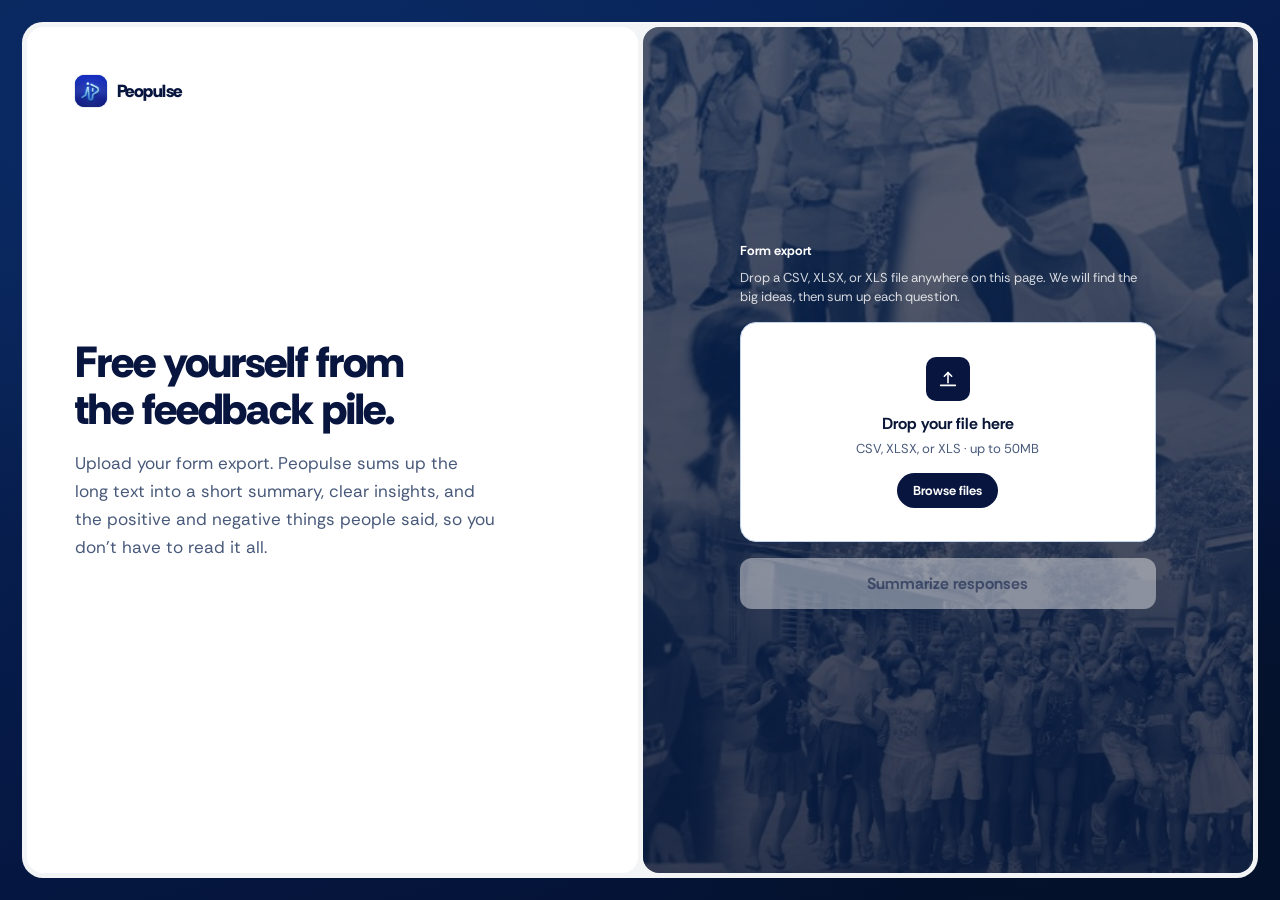
==== commit 54a3bb8a: "removed nav on output page" ====
--- a/frontend/index.html
+++ b/frontend/index.html
@@ -9,7 +9,6 @@
 </head>
 <body data-view="upload">
   <div id="app">
-    <div id="app-nav"></div>
     <div id="app-pages"></div>
     <div id="app-toast"></div>
   </div>
--- a/frontend/styles.css
+++ b/frontend/styles.css
@@ -17,7 +17,6 @@
   --radius:16px;
   --radius-card:16px;
   --frame-gap:5px;
-  --nav-h:68px;
   --shell-max:80rem;
   --gutter:clamp(16px,2.8vw,28px);
   --ease:cubic-bezier(0.16,1,0.3,1);
@@ -42,34 +41,6 @@
 }
 
 #app{position:relative;z-index:1;min-height:100vh;display:flex;flex-direction:column;}
-
-/* NAV — results only; upload carries brand inside the card */
-nav{
-  position:static;
-  height:var(--nav-h);
-  display:none;
-  align-items:center;
-  flex-shrink:0;
-  background:transparent;
-  border-bottom:none;
-}
-body[data-view="output"] nav{display:flex;}
-
-.nav-inner{
-  width:min(var(--shell-max),100%);
-  margin:0 auto;
-  padding:0 var(--gutter);
-  display:flex;align-items:center;justify-content:space-between;gap:16px;
-}
-.nav-logo{
-  display:inline-flex;align-items:center;gap:10px;
-  color:#fff;font-size:1.1rem;font-weight:800;letter-spacing:-0.03em;
-  cursor:pointer;user-select:none;border-radius:8px;
-}
-.nav-logo:focus-visible{outline:2px solid #9ec5ff;outline-offset:4px;}
-.nav-logo .brand-badge{
-  box-shadow:0 0 0 1px rgba(255,255,255,0.18);
-}
 
 .brand-badge{
   flex-shrink:0;display:block;
@@ -221,7 +192,7 @@
 
 .intro-title{
   font-size:clamp(2rem, 3.4vw, 3.15rem);
-  font-weight:800;letter-spacing:-0.038em;
+  font-weight:800;letter-spacing:-0.02em;
   color:var(--navy);text-wrap:balance;
   line-height:1.08;margin-bottom:16px;
 }
@@ -505,7 +476,7 @@
 }
 .page-title{
   font-size:clamp(1.75rem, 2.4vw, 2.2rem);
-  font-weight:800;letter-spacing:-0.03em;
+  font-weight:800;letter-spacing:-0.015em;
   color:var(--navy);text-wrap:balance;
   line-height:1.14;margin-bottom:8px;
 }
@@ -579,7 +550,7 @@
 .q-head-text{min-width:0;flex:1;}
 .q-title{
   font-size:1rem;font-weight:800;color:var(--navy);
-  margin-bottom:8px;letter-spacing:-0.01em;
+  margin-bottom:8px;letter-spacing:0;
   text-wrap:balance;
   transition:color 0.18s var(--ease);
 }
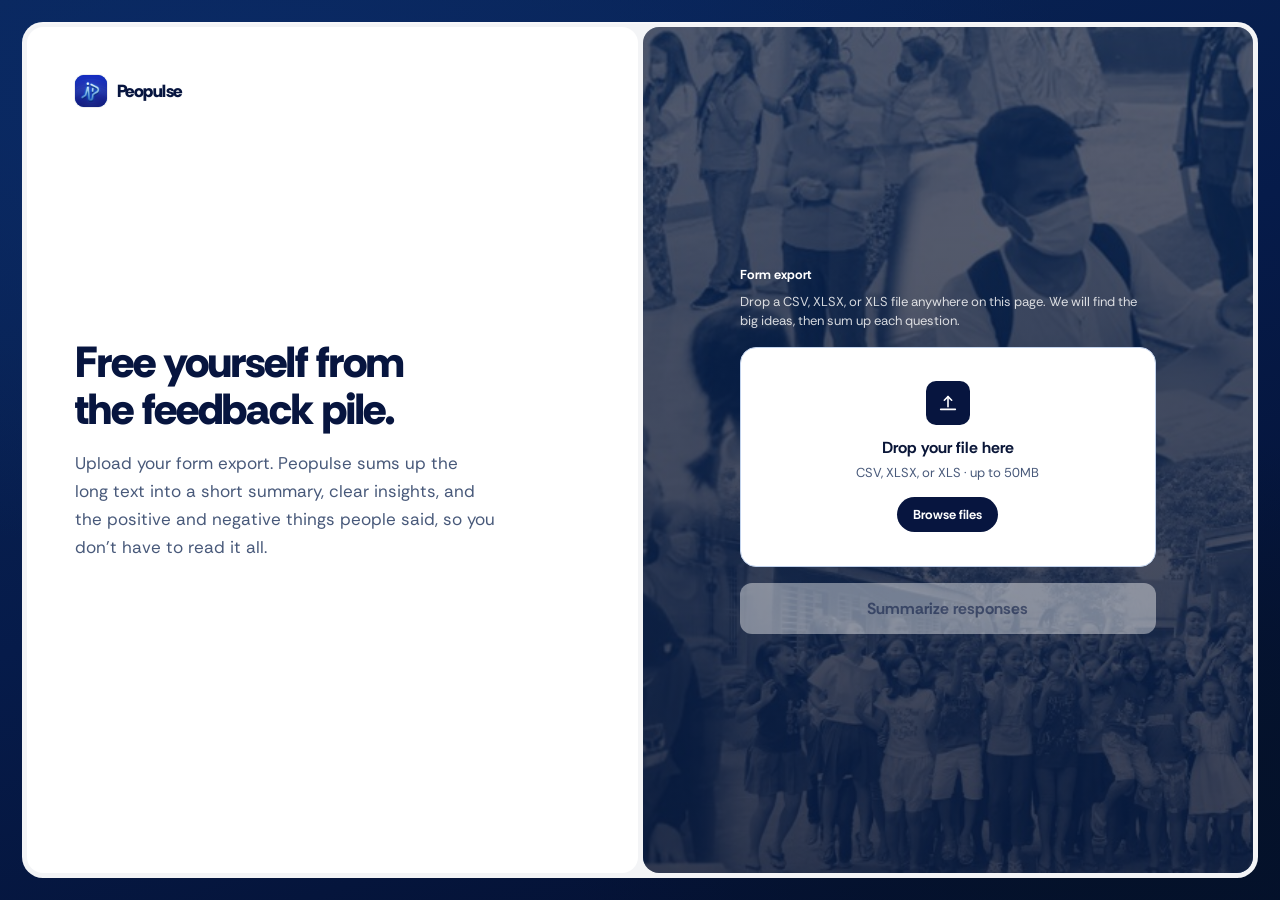
==== commit 02ef9e01: "Connected frontend with backend since I changed the data architecture. Added UX optimizations like l" ====
--- a/frontend/index.html
+++ b/frontend/index.html
@@ -15,6 +15,7 @@
 
   <script src="js/config.js"></script>
   <script src="js/api.js"></script>
+  <script src="js/sample-analysis.js"></script>
   <script src="js/app.js"></script>
   <script src="js/load-components.js"></script>
 </body>
--- a/frontend/styles.css
+++ b/frontend/styles.css
@@ -9,6 +9,10 @@
   --sky:#1E6FD9;
   --sky-text:#175FC4;
   --sky-soft:#EAF2FC;
+  --positive-bg:#F0FDF4;
+  --positive-ink:#16A34A;
+  --negative-bg:#FFF5F5;
+  --negative-ink:#EF4444;
   --ink:#0A1638;
   --ink-muted:#48597A;
   --line:#DCE6F5;
@@ -422,6 +426,10 @@
   background:rgba(255,255,255,0.42);
   color:rgba(7,21,63,0.55);
 }
+.sheet-form .btn-primary.is-loading:disabled{
+  background:var(--navy);
+  color:#fff;
+}
 .sheet-form .btn-primary:focus-visible{outline-color:#fff;}
 
 .btn-ghost{
@@ -446,21 +454,50 @@
   background:var(--sky-soft);
 }
 
-.prog-wrap{
-  margin-top:18px;
-  visibility:hidden;
+.btn-primary.is-loading{
+  cursor:wait;
+}
+.btn-run-label{
+  display:inline-flex;
+  align-items:baseline;
+  justify-content:center;
+  gap:0;
+  min-height:1.25em;
+}
+.btn-run-status{
+  display:inline-flex;
+  align-items:baseline;
+  justify-content:center;
+  opacity:1;
+  transition:opacity 0.4s ease-in-out;
+}
+.btn-run-status.is-fading{
   opacity:0;
-  pointer-events:none;
-}
-.prog-wrap.is-visible{
-  visibility:visible;
-  opacity:1;
-}
-.prog-label-row{display:flex;justify-content:space-between;margin-bottom:8px;}
-.prog-label{font-size:0.8125rem;color:rgba(255,255,255,0.82);}
-.prog-pct{font-size:0.8125rem;font-weight:700;color:#fff;}
-.prog-track{background:rgba(255,255,255,0.28);border-radius:100px;height:6px;overflow:hidden;}
-.prog-fill{height:100%;border-radius:100px;background:#fff;transition:width 0.35s var(--ease);}
+}
+.btn-run-msg{
+  display:inline-block;
+}
+.loading-dots{
+  display:inline-flex;
+  width:1.2em;
+  margin-left:1px;
+  justify-content:flex-start;
+  letter-spacing:0.02em;
+}
+.loading-dots span{
+  opacity:0.2;
+  animation:loading-dot 1.4s ease-in-out infinite;
+}
+.loading-dots span:nth-child(2){animation-delay:0.18s;}
+.loading-dots span:nth-child(3){animation-delay:0.36s;}
+@keyframes loading-dot{
+  0%, 80%, 100%{opacity:0.2;}
+  40%{opacity:1;}
+}
+@media (prefers-reduced-motion:reduce){
+  .loading-dots span{animation:none;opacity:1;}
+  .btn-run-status{transition:none;}
+}
 
 /* ── RESULTS (page-output) ── */
 .sheet-output{padding:clamp(32px,4vw,48px);}
@@ -485,6 +522,16 @@
   color:var(--ink-muted);
   text-wrap:pretty;
   max-width:52ch;
+}
+#output-meta{
+  display:flex;flex-direction:column;gap:2px;
+  max-width:none;
+}
+.output-meta-file,
+.output-meta-count{white-space:nowrap;}
+.output-meta-file{
+  min-width:0;max-width:100%;
+  overflow:hidden;text-overflow:ellipsis;
 }
 
 .section-label{
@@ -624,28 +671,42 @@
   flex-direction:column;
   gap:8px;
 }
-.q-points li{
+.q-points li.q-point{
   display:flex;
   align-items:flex-start;
   gap:10px;
   margin:0;
-  padding:0;
+  padding:10px 12px;
+  border:none;
+  border-radius:10px;
   font-size:0.9375rem;line-height:1.55;
+  text-wrap:pretty;
+}
+.q-point--positive{
+  background:var(--positive-bg);
   color:var(--ink);
-  text-wrap:pretty;
-}
-.q-points li::before{
-  content:'';
+}
+.q-point--negative{
+  background:var(--negative-bg);
+  color:var(--ink);
+}
+.q-point--empty{
+  background:var(--surface-sunken);
+  color:var(--ink-muted);
+}
+.q-point-badge{
   flex:0 0 auto;
-  width:7px;height:7px;
-  margin-top:0.55em;
+  display:inline-flex;
+  align-items:center;
+  justify-content:center;
+  width:20px;height:20px;
+  margin-top:2px;
   border-radius:50%;
-  background:var(--sky);
-}
-.q-points--aside li::before{
-  background:var(--ink-muted);
-  opacity:0.55;
-}
+  color:#fff;
+}
+.q-point--positive .q-point-badge{background:var(--positive-ink);}
+.q-point--negative .q-point-badge{background:var(--negative-ink);}
+.q-point-icon{display:block;width:12px;height:12px;}
 .q-points li .q-point-text::before{content:'\201C';}
 .q-points li .q-point-text::after{content:'\201D';}
 
@@ -653,6 +714,21 @@
   .q-detail-panel,
   .q-detail-panel__inner,
   .q-chevron{transition:none;}
+}
+
+.output-footer{
+  display:flex;
+  align-items:center;
+  justify-content:center;
+  gap:10px;
+  margin-top:12px;
+  padding:14px 20px;
+  background:var(--surface);
+  border-radius:var(--radius);
+  color:var(--navy);
+  font-size:1rem;
+  font-weight:800;
+  letter-spacing:-0.03em;
 }
 
 .toast{
